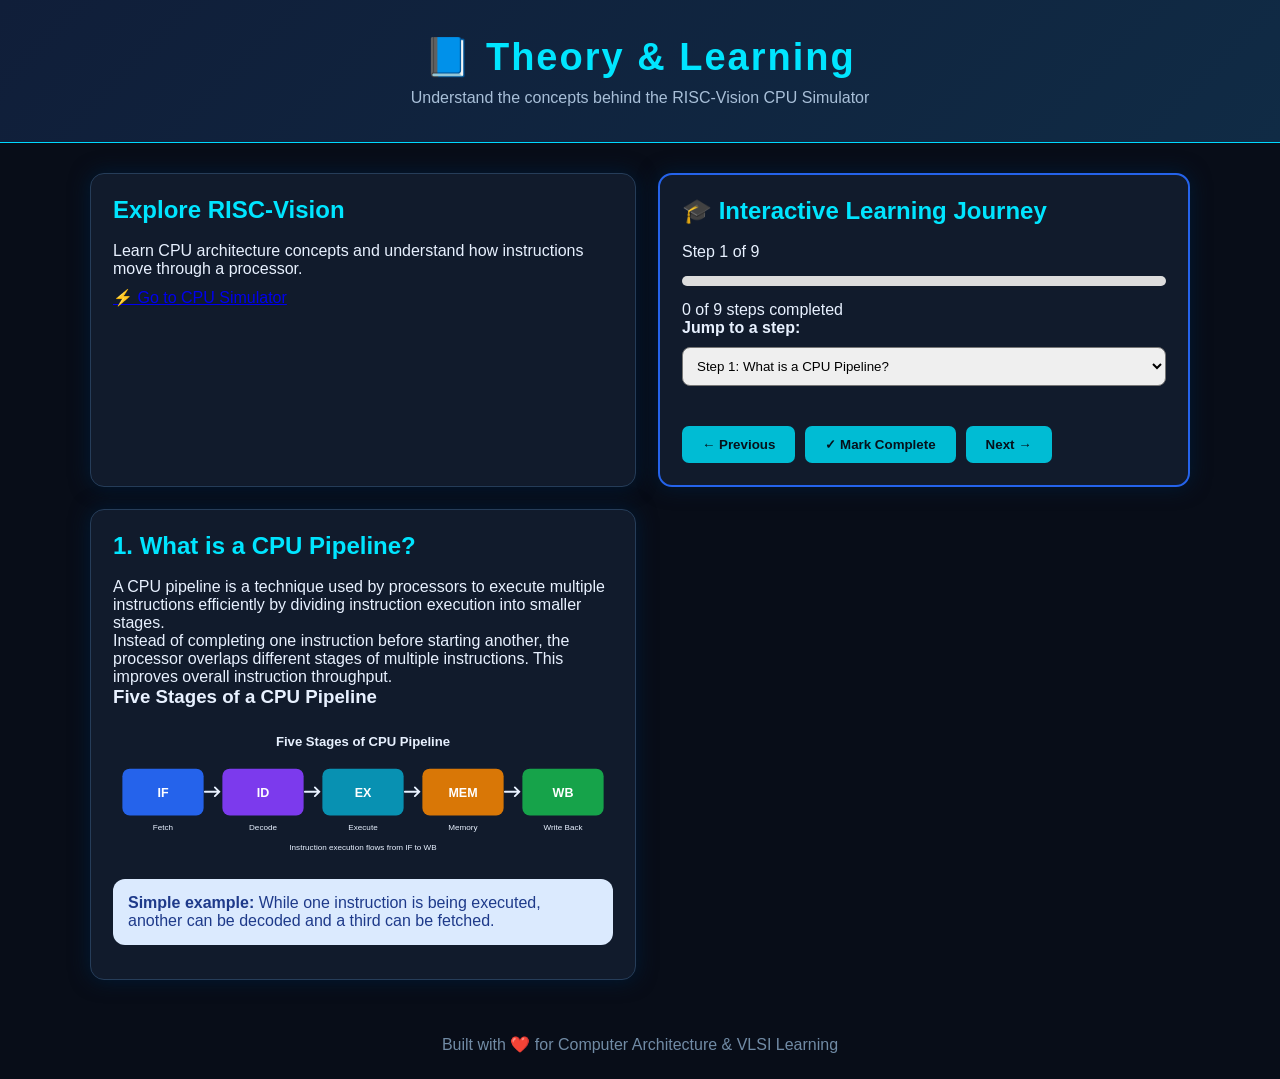
==== theory.html @ 0c6385eb "Add files via upload" ====
<!DOCTYPE html>
<html lang="en">
<head>
    <meta charset="UTF-8">
    <meta name="viewport" content="width=device-width, initial-scale=1.0">
    <meta name="theme-color" content="#0f172a">
    <title>RISC-Vision | Theory & Learning</title>
    <link rel="stylesheet" href="style.css">

    <style>
        .theory-diagram {
            width: 100%;
            overflow-x: auto;
            margin: 20px 0;
        }

        .theory-diagram svg {
            display: block;
            min-width: 500px;
            max-width: 100%;
            height: auto;
            margin: auto;
        }

        .theory-table {
            width: 100%;
            min-width: 550px;
            border-collapse: collapse;
            text-align: center;
        }

        .theory-table th,
        .theory-table td {
            padding: 10px;
            border: 1px solid #cbd5e1;
        }

        .stage-if { background: #2563eb; color: white; }
        .stage-id { background: #7c3aed; color: white; }
        .stage-ex { background: #0891b2; color: white; }
        .stage-mem { background: #d97706; color: white; }
        .stage-wb { background: #16a34a; color: white; }

        .example-box {
            padding: 15px;
            border-radius: 12px;
            margin: 12px 0;
        }

        .example-red {
            background: #fee2e2;
            color: #7f1d1d;
        }

        .example-yellow {
            background: #fef3c7;
            color: #78350f;
        }

        .example-blue {
            background: #dbeafe;
            color: #1e3a8a;
        }

        .example-green {
            background: #dcfce7;
            color: #166534;
        }

        .cpi-calculator {
            background: #eff6ff;
            color: #1e3a8a;
            padding: 20px;
            border-radius: 12px;
        }

        .cpi-calculator input {
            display: block;
            width: 100%;
            padding: 12px;
            margin: 10px 0 18px;
            box-sizing: border-box;
        }

        .cpi-result {
            background: white;
            padding: 15px;
            border-radius: 10px;
            margin-top: 18px;
        }

        #learningController {
            border: 2px solid #2563eb;
        }

        #learningController select {
            width: 100%;
            padding: 12px;
            margin: 10px 0 15px;
            border-radius: 8px;
        }

        .learning-progress {
            width: 100%;
            height: 12px;
            background: #e2e8f0;
            border-radius: 20px;
            overflow: hidden;
            margin: 15px 0;
        }

        #progressBar {
            width: 0%;
            height: 100%;
            background: #16a34a;
            transition: width 0.3s ease;
        }

        .learning-buttons {
            display: flex;
            flex-wrap: wrap;
            gap: 10px;
            margin-top: 20px;
        }

        .learning-buttons button:disabled {
            opacity: 0.45;
            cursor: not-allowed;
        }

        .theory-navigation {
            display: inline-block;
            margin: 10px 0;
        }

        .step-note {
            font-size: 0.95em;
            opacity: 0.85;
        }
    </style>
</head>

<body>

<header>
    <h1>📘 Theory & Learning</h1>
    <p>Understand the concepts behind the RISC-Vision CPU Simulator</p>
</header>

<main>

    <!-- NAVIGATION PANEL: NOT A LEARNING STEP -->
    <section class="panel">
        <h2>Explore RISC-Vision</h2>
        <p>
            Learn CPU architecture concepts and understand how
            instructions move through a processor.
        </p>
        <a class="theory-navigation" href="index.html">
            ⚡ Go to CPU Simulator
        </a>
    </section>

    <!-- STEP 1 -->
    <section class="panel">
        <h2>1. What is a CPU Pipeline?</h2>

        <p>
            A CPU pipeline is a technique used by processors to execute
            multiple instructions efficiently by dividing instruction
            execution into smaller stages.
        </p>

        <p>
            Instead of completing one instruction before starting another,
            the processor overlaps different stages of multiple instructions.
            This improves overall instruction throughput.
        </p>

        <h3>Five Stages of a CPU Pipeline</h3>

        <div class="theory-diagram">
            <svg viewBox="0 0 800 210" role="img"
                 aria-label="Five stages of a CPU instruction pipeline"
                 xmlns="http://www.w3.org/2000/svg">

                <text x="400" y="28" text-anchor="middle"
                      font-size="21" font-weight="bold" fill="currentColor">
                    Five Stages of CPU Pipeline
                </text>

                <g font-size="20" font-weight="bold" text-anchor="middle">
                    <rect x="15" y="65" width="130" height="75" rx="12" fill="#2563eb"/>
                    <text x="80" y="110" fill="white">IF</text>

                    <rect x="175" y="65" width="130" height="75" rx="12" fill="#7c3aed"/>
                    <text x="240" y="110" fill="white">ID</text>

                    <rect x="335" y="65" width="130" height="75" rx="12" fill="#0891b2"/>
                    <text x="400" y="110" fill="white">EX</text>

                    <rect x="495" y="65" width="130" height="75" rx="12" fill="#d97706"/>
                    <text x="560" y="110" fill="white">MEM</text>

                    <rect x="655" y="65" width="130" height="75" rx="12" fill="#16a34a"/>
                    <text x="720" y="110" fill="white">WB</text>
                </g>

                <g stroke="currentColor" stroke-width="3"
                   fill="none" stroke-linecap="round">
                    <path d="M147 102 L170 102 M163 95 L170 102 L163 109"/>
                    <path d="M307 102 L330 102 M323 95 L330 102 L323 109"/>
                    <path d="M467 102 L490 102 M483 95 L490 102 L483 109"/>
                    <path d="M627 102 L650 102 M643 95 L650 102 L643 109"/>
                </g>

                <g font-size="13" text-anchor="middle" fill="currentColor">
                    <text x="80" y="163">Fetch</text>
                    <text x="240" y="163">Decode</text>
                    <text x="400" y="163">Execute</text>
                    <text x="560" y="163">Memory</text>
                    <text x="720" y="163">Write Back</text>
                </g>

                <text x="400" y="195" text-anchor="middle"
                      font-size="13" fill="currentColor">
                    Instruction execution flows from IF to WB
                </text>
            </svg>
        </div>

        <div class="example-box example-blue">
            <strong>Simple example:</strong>
            While one instruction is being executed, another can be decoded
            and a third can be fetched.
        </div>
    </section>

    <!-- STEP 2 -->
    <section class="panel">
        <h2>2. The Five Pipeline Stages</h2>

        <h3>IF – Instruction Fetch</h3>
        <p>The processor fetches the next instruction from instruction memory.</p>

        <h3>ID – Instruction Decode</h3>
        <p>The processor decodes the instruction and reads the required registers.</p>

        <h3>EX – Execute</h3>
        <p>
            The ALU performs arithmetic or logical operations, calculates
            memory addresses, or evaluates branches.
        </p>

        <h3>MEM – Memory Access</h3>
        <p>
            The processor reads data from or writes data to data memory
            when required.
        </p>

        <h3>WB – Write Back</h3>
        <p>The final result is written into the destination register.</p>

        <h3>📊 Pipeline Timing Diagram</h3>

        <p>
            Observe how different instructions occupy different
            pipeline stages during each clock cycle.
        </p>

        <div class="theory-diagram">
            <table class="theory-table">
                <tr>
                    <th>Instruction</th>
                    <th>1</th><th>2</th><th>3</th>
                    <th>4</th><th>5</th><th>6</th><th>7</th>
                </tr>
                <tr>
                    <td><strong>ADD</strong></td>
                    <td class="stage-if">IF</td>
                    <td class="stage-id">ID</td>
                    <td class="stage-ex">EX</td>
                    <td class="stage-mem">MEM</td>
                    <td class="stage-wb">WB</td>
                    <td></td><td></td>
                </tr>
                <tr>
                    <td><strong>SUB</strong></td>
                    <td></td>
                    <td class="stage-if">IF</td>
                    <td class="stage-id">ID</td>
                    <td class="stage-ex">EX</td>
                    <td class="stage-mem">MEM</td>
                    <td class="stage-wb">WB</td>
                    <td></td>
                </tr>
                <tr>
                    <td><strong>AND</strong></td>
                    <td></td><td></td>
                    <td class="stage-if">IF</td>
                    <td class="stage-id">ID</td>
                    <td class="stage-ex">EX</td>
                    <td class="stage-mem">MEM</td>
                    <td class="stage-wb">WB</td>
                </tr>
            </table>
        </div>

        <p>
            <strong>Remember:</strong> Each instruction advances one stage
            per clock cycle in this ideal pipeline example.
        </p>

        <p><strong>Pipeline order:</strong> IF → ID → EX → MEM → WB</p>
    </section>

    <!-- STEP 3 -->
    <section class="panel">
        <h2>3. Pipeline Hazards</h2>

        <p>
            A pipeline hazard is a condition that prevents an instruction
            from executing in its expected clock cycle.
        </p>

        <h3>1. Data Hazard</h3>
        <p>
            Occurs when an instruction depends on the result of an earlier
            instruction that has not yet completed.
        </p>

        <div class="example-box example-red">
            <strong>Instruction 1:</strong> ADD R1, R2, R3<br><br>
            <strong>Instruction 2:</strong> SUB R4, R1, R5
            <hr>
            <strong>Problem:</strong> SUB needs the result of ADD.<br>
            <strong>Solution:</strong> Forwarding or a pipeline stall.
        </div>

        <h3>2. Control Hazard</h3>
        <p>
            Occurs when a branch or jump instruction changes the normal
            sequence of instruction execution.
        </p>

        <div class="example-box example-yellow">
            <strong>Instruction 1:</strong> BEQ R1, R2, 2<br><br>
            <strong>Normal next instruction:</strong> ADD R3, R4, R5<br>
            <strong>Branch target:</strong> Instruction 4
            <hr>
            <strong>Problem:</strong> The processor may fetch an instruction
            that must be skipped.<br>
            <strong>Solution:</strong> Branch handling and pipeline flushing
            when required.
        </div>

        <h3>3. Structural Hazard</h3>
        <p>
            Occurs when multiple instructions need the same hardware
            resource at the same time.
        </p>

        <div class="example-box example-blue">
            <strong>Instruction 1:</strong> LW R1, 0(R2)<br><br>
            <strong>Instruction 2:</strong> Another instruction needs the
            same memory resource.
            <hr>
            <strong>Problem:</strong> Both instructions need one shared
            resource simultaneously.<br>
            <strong>Solution:</strong> Separate resources, scheduling or stalls.
        </div>

        <p>
            <strong>Key idea:</strong> Hazards can interrupt the ideal flow
            of a CPU pipeline.
        </p>
    </section>

    <!-- STEP 4 -->
    <section class="panel">
        <h2>4. Data Forwarding</h2>

        <p>
            Data forwarding is a technique that sends a result directly
            from a later pipeline stage to an instruction that needs it,
            without waiting for the result to be written back to the
            register file.
        </p>

        <h3>Example</h3>

        <pre>
ADD R1, R2, R3
SUB R4, R1, R5
        </pre>

        <p>
            The SUB instruction needs R1, which is calculated by ADD.
            Forwarding can provide the result directly to SUB.
        </p>

        <h3>⚡ How Data Forwarding Works</h3>

        <div class="example-box example-blue">
            <strong>Instruction 1:</strong> ADD R1, R2, R3<br><br>
            <strong>Instruction 2:</strong> SUB R4, R1, R5
        </div>

        <p>
            ADD calculates the result for R1. SUB needs that result.
            Forwarding sends the result directly to SUB without waiting
            for the register write-back stage.
        </p>

        <div class="theory-diagram">
            <svg viewBox="0 0 700 310"
                 xmlns="http://www.w3.org/2000/svg"
                 role="img" aria-label="Data forwarding diagram">

                <rect x="30" y="35" width="220" height="75" rx="12" fill="#2563eb"/>
                <text x="140" y="65" text-anchor="middle"
                      fill="white" font-size="17" font-weight="bold">
                    ADD Instruction
                </text>
                <text x="140" y="90" text-anchor="middle"
                      fill="white" font-size="15">
                    Produces R1
                </text>

                <rect x="450" y="195" width="220" height="75" rx="12" fill="#16a34a"/>
                <text x="560" y="225" text-anchor="middle"
                      fill="white" font-size="17" font-weight="bold">
                    SUB Instruction
                </text>
                <text x="560" y="250" text-anchor="middle"
                      fill="white" font-size="15">
                    Needs R1
                </text>

                <path d="M250 75 L350 75 L350 230 L445 230"
                      fill="none" stroke="#d97706" stroke-width="5"
                      stroke-linejoin="round"/>

                <path d="M435 220 L445 230 L435 240"
                      fill="none" stroke="#d97706" stroke-width="5"/>

                <rect x="270" y="125" width="160" height="42"
                      rx="8" fill="#d97706"/>
                <text x="350" y="152" text-anchor="middle"
                      fill="white" font-size="16" font-weight="bold">
                    FORWARD R1
                </text>

                <text x="350" y="295" text-anchor="middle"
                      fill="currentColor" font-size="14">
                    Result travels directly to the dependent instruction
                </text>
            </svg>
        </div>

        <div class="example-box example-green">
            <strong>Result:</strong> Data forwarding reduces unnecessary
            waiting when the required result is available from a later
            pipeline stage.
        </div>
    </section>

    <!-- STEP 5 -->
    <section class="panel">
        <h2>5. Pipeline Stalls and Bubbles</h2>

        <p>
            A pipeline stall temporarily delays an instruction when the
            required data or resource is not ready.
        </p>

        <p>
            A bubble is an empty pipeline slot introduced to prevent an
            incorrect instruction execution.
        </p>

        <p>
            Stalls can increase the total number of clock cycles required
            to complete a program.
        </p>

        <h3>⏸️ Understanding a Pipeline Stall</h3>

        <p>
            Example: A load instruction is followed by an instruction
            that immediately needs its loaded data.
        </p>

        <div class="theory-diagram">
            <table class="theory-table">
                <tr>
                    <th>Instruction</th>
                    <th>Cycle 1</th><th>Cycle 2</th>
                    <th>Cycle 3</th><th>Cycle 4</th>
                    <th>Cycle 5</th><th>Cycle 6</th>
                </tr>
                <tr>
                    <td><strong>LW</strong></td>
                    <td class="stage-if">IF</td>
                    <td class="stage-id">ID</td>
                    <td class="stage-ex">EX</td>
                    <td class="stage-mem">MEM</td>
                    <td class="stage-wb">WB</td>
                    <td></td>
                </tr>
                <tr>
                    <td><strong>ADD</strong></td>
                    <td></td>
                    <td class="stage-if">IF</td>
                    <td class="stage-id">ID</td>
                    <td style="background:#f59e0b;color:#111827;">STALL</td>
                    <td class="stage-ex">EX</td>
                    <td class="stage-mem">MEM</td>
                </tr>
                <tr>
                    <td><strong>Bubble</strong></td>
                    <td></td><td></td><td></td>
                    <td style="background:#fee2e2;color:#991b1b;">EMPTY</td>
                    <td></td><td></td>
                </tr>
            </table>
        </div>

        <div class="example-box example-yellow">
            <strong>What happened?</strong>
            <p>
                ADD needs the data loaded by LW. The processor delays
                ADD for one cycle to allow the data to become available.
            </p>
            <strong>Important:</strong> This is an illustrative load-use
            stall. Actual pipeline timing depends on the processor's
            forwarding design.
        </div>
    </section>

    <!-- STEP 6 -->
    <section class="panel">
        <h2>6. Clock Cycles and CPI</h2>

        <p>
            A clock cycle is one basic timing unit of processor operation.
            Pipeline stages advance according to the processor clock.
        </p>

        <p>
            CPI means Cycles Per Instruction. It measures the average
            number of clock cycles required per completed instruction.
        </p>

        <h3>Formula</h3>

        <pre>
CPI = Total Clock Cycles / Completed Instructions
        </pre>

        <h3>Example</h3>

        <pre>
Total Clock Cycles = 10
Completed Instructions = 2

CPI = 10 / 2 = 5.00
        </pre>

        <h3>🧮 Interactive CPI Calculator</h3>

        <div class="cpi-calculator">

            <label for="clockInput">
                <strong>Total Clock Cycles</strong>
            </label>

            <input type="number" id="clockInput"
                   value="10" min="1" step="1">

            <label for="instructionInput">
                <strong>Completed Instructions</strong>
            </label>

            <input type="number" id="instructionInput"
                   value="2" min="1" step="1">

            <button type="button" id="calculateCPI">
                Calculate CPI
            </button>

            <div id="cpiResult" class="cpi-result" aria-live="polite">
                <strong>Your CPI: 5.00</strong>
            </div>
        </div>
    </section>

    <!-- STEP 7 -->
    <section class="panel">
        <h2>7. Register File and Data Memory</h2>

        <h3>📦 Register File</h3>

        <p>
            Registers are small, fast storage locations inside the CPU.
            They temporarily hold operands and results during instruction
            execution.
        </p>

        <div class="theory-diagram">
            <svg viewBox="0 0 700 270"
                 xmlns="http://www.w3.org/2000/svg"
                 role="img" aria-label="CPU register file diagram">

                <rect x="180" y="10" width="340" height="45"
                      rx="10" fill="#2563eb"/>
                <text x="350" y="39" fill="white"
                      text-anchor="middle" font-size="20"
                      font-weight="bold">
                    CPU Register File
                </text>

                <g fill="#dbeafe" stroke="#2563eb" stroke-width="2">
                    <rect x="70" y="85" width="125" height="42" rx="7"/>
                    <rect x="215" y="85" width="125" height="42" rx="7"/>
                    <rect x="360" y="85" width="125" height="42" rx="7"/>
                    <rect x="505" y="85" width="125" height="42" rx="7"/>
                </g>

                <g fill="#1e3a8a" font-size="17"
                   font-weight="bold" text-anchor="middle">
                    <text x="132" y="112">R0</text>
                    <text x="277" y="112">R1</text>
                    <text x="422" y="112">R2</text>
                    <text x="567" y="112">R3</text>
                </g>

                <path d="M350 55 V72 M132 72 H567
                         M132 72 V85 M277 72 V85
                         M422 72 V85 M567 72 V85"
                      fill="none" stroke="currentColor" stroke-width="2"/>

                <rect x="180" y="160" width="340" height="55"
                      rx="10" fill="#16a34a"/>

                <text x="350" y="183" fill="white"
                      text-anchor="middle" font-size="16"
                      font-weight="bold">
                    ALU
                </text>

                <text x="350" y="202" fill="white"
                      text-anchor="middle" font-size="13">
                    Uses register values for calculations
                </text>

                <path d="M132 127 V140 H350 V155
                         M277 127 V140"
                      fill="none" stroke="#16a34a" stroke-width="3"/>

                <text x="350" y="250" fill="currentColor"
                      text-anchor="middle" font-size="15">
                    Registers provide data to processor operations
                </text>
            </svg>
        </div>

        <h3>💾 Data Memory</h3>

        <p>
            Data memory stores information that instructions can read or
            write. For example, LW loads data and SW stores data.
        </p>

        <div class="theory-diagram">
            <svg viewBox="0 0 700 250"
                 xmlns="http://www.w3.org/2000/svg"
                 role="img" aria-label="Data memory load and store diagram">

                <rect x="30" y="65" width="175" height="105"
                      rx="12" fill="#2563eb"/>

                <text x="117" y="105" text-anchor="middle"
                      fill="white" font-size="19" font-weight="bold">
                    CPU
                </text>

                <text x="117" y="133" text-anchor="middle"
                      fill="white" font-size="14">
                    Executes LW / SW
                </text>

                <rect x="495" y="45" width="175" height="145"
                      rx="12" fill="#7c3aed"/>

                <text x="582" y="75" text-anchor="middle"
                      fill="white" font-size="19" font-weight="bold">
                    Data Memory
                </text>

                <g fill="white" font-size="14" text-anchor="middle">
                    <text x="582" y="105">Address 10: 20</text>
                    <text x="582" y="130">Address 11: 25</text>
                    <text x="582" y="155">Address 12: 30</text>
                </g>

                <path d="M205 90 H485 L475 82 M485 90 L475 98"
                      fill="none" stroke="#16a34a" stroke-width="4"/>

                <text x="350" y="78" text-anchor="middle"
                      fill="currentColor" font-size="15" font-weight="bold">
                    SW: Store
                </text>

                <path d="M495 155 H215 L225 147 M215 155 L225 163"
                      fill="none" stroke="#d97706" stroke-width="4"/>

                <text x="350" y="185" text-anchor="middle"
                      fill="currentColor" font-size="15" font-weight="bold">
                    LW: Load
                </text>

                <text x="350" y="230" text-anchor="middle"
                      fill="currentColor" font-size="14">
                    CPU and memory exchange data
                </text>
            </svg>
        </div>

        <div class="example-box example-green">
            <strong>Remember:</strong>
            Registers are inside the CPU, while data memory stores
            program data outside the register file.
        </div>
    </section>

    <!-- STEP 8 -->
    <section class="panel">
        <h2>8. Complete Instruction Walkthrough</h2>

        <p>
            Let's understand what happens when a CPU executes this instruction:
        </p>

        <pre>ADD R1, R2, R3</pre>

        <p>
            This means: Add the values stored in R2 and R3,
            then store the result in R1.
        </p>

        <div class="theory-diagram">
            <svg viewBox="0 0 700 390"
                 xmlns="http://www.w3.org/2000/svg"
                 role="img"
                 aria-label="Complete journey of an ADD instruction through five CPU pipeline stages">

                <g font-size="17" font-weight="bold" text-anchor="middle">
                    <rect x="185" y="10" width="330" height="55"
                          rx="12" fill="#2563eb"/>
                    <text x="350" y="44" fill="white">
                        1. IF — Fetch ADD instruction
                    </text>

                    <rect x="185" y="85" width="330" height="55"
                          rx="12" fill="#7c3aed"/>
                    <text x="350" y="119" fill="white">
                        2. ID — Decode and read R2, R3
                    </text>

                    <rect x="185" y="160" width="330" height="55"
                          rx="12" fill="#0891b2"/>
                    <text x="350" y="194" fill="white">
                        3. EX — Add R2 + R3
                    </text>

                    <rect x="185" y="235" width="330" height="55"
                          rx="12" fill="#d97706"/>
                    <text x="350" y="269" fill="white">
                        4. MEM — No data access needed
                    </text>

                    <rect x="185" y="310" width="330" height="55"
                          rx="12" fill="#16a34a"/>
                    <text x="350" y="344" fill="white">
                        5. WB — Write result into R1
                    </text>
                </g>

                <g stroke="currentColor" stroke-width="3" fill="none">
                    <path d="M350 65 V80 M342 73 L350 80 L358 73"/>
                    <path d="M350 140 V155 M342 148 L350 155 L358 148"/>
                    <path d="M350 215 V230 M342 223 L350 230 L358 223"/>
                    <path d="M350 290 V305 M342 298 L350 305 L358 298"/>
                </g>
            </svg>
        </div>

        <h3>Worked Example</h3>

        <div class="example-box example-blue">
            <p>Assume:</p>
            <p>R2 = 10</p>
            <p>R3 = 5</p>
            <hr>
            <p>ALU calculates: 10 + 5 = 15</p>
            <strong>Final result: R1 = 15</strong>
        </div>

        <p>
            The instruction has now completed all five pipeline stages.
            Its result is stored in the destination register.
        </p>
    </section>

    <!-- STEP 9 -->
    <section class="panel">
        <h2>9. What You Have Learned</h2>

        <ul>
            <li>CPU pipeline architecture</li>
            <li>Five pipeline execution stages</li>
            <li>Data, control, and structural hazards</li>
            <li>Data forwarding</li>
            <li>Pipeline stalls and bubbles</li>
            <li>Clock cycles and CPI calculation</li>
            <li>Register file and data memory</li>
            <li>Complete instruction execution</li>
        </ul>

        <div class="example-box example-green">
            <strong>Congratulations!</strong>
            <p>
                You have completed the RISC-Vision theory lessons.
                Now apply these concepts practically using the CPU simulator.
            </p>
        </div>

        <a href="index.html">⚡ Start CPU Simulation</a>
    </section>

</main>

<footer>
    Built with ❤️ for Computer Architecture & VLSI Learning
</footer>

<!-- CPI Calculator -->
<script>
document.addEventListener("DOMContentLoaded", function () {

    const cycles = document.getElementById("clockInput");
    const instructions = document.getElementById("instructionInput");
    const button = document.getElementById("calculateCPI");
    const result = document.getElementById("cpiResult");

    if (cycles && instructions && button && result) {

        button.addEventListener("click", function () {

            const c = Number(cycles.value);
            const i = Number(instructions.value);

            if (
                !Number.isInteger(c) ||
                !Number.isInteger(i) ||
                c < 1 ||
                i < 1
            ) {
                result.textContent =
                    "Please enter positive whole numbers for both values.";
                return;
            }

            const cpi = c / i;

            result.innerHTML =
                "<strong>Your CPI: " + cpi.toFixed(2) + "</strong>" +
                "<p>" + c + " clock cycles ÷ " + i +
                " instructions = " + cpi.toFixed(2) + "</p>";
        });
    }
});
</script>

<!-- Flashcard Learning Controller -->
<script src="theory.js"></script>

</body>
</html>
---- style.css ----
* {
    margin: 0;
    padding: 0;
    box-sizing: border-box;
}

body {
    font-family: Arial, sans-serif;
    background: #080d18;
    color: #e8f1ff;
    min-height: 100vh;
}

header {
    text-align: center;
    padding: 35px 15px;
    background: linear-gradient(135deg, #101e39, #102b45);
    border-bottom: 1px solid #00d9ff;
}

header h1 {
    font-size: 38px;
    color: #00e5ff;
    letter-spacing: 2px;
}

header p {
    margin-top: 10px;
    color: #a8bfd8;
}

main {
    width: 90%;
    max-width: 1100px;
    margin: 30px auto;
    display: grid;
    grid-template-columns: 1fr 1fr;
    gap: 22px;
}

.panel {
    background: #111b2c;
    border: 1px solid #263d59;
    border-radius: 14px;
    padding: 22px;
    box-shadow: 0 0 20px #001b35;
}

.panel h2 {
    color: #00e5ff;
    margin-bottom: 18px;
}

textarea {
    width: 100%;
    height: 160px;
    padding: 15px;
    background: #060b14;
    color: #7cffb2;
    border: 1px solid #28516b;
    border-radius: 8px;
    resize: vertical;
    font-family: monospace;
    font-size: 15px;
    line-height: 1.7;
}

.controls {
    display: flex;
    gap: 10px;
    margin-top: 15px;
    flex-wrap: wrap;
}

button {
    padding: 11px 20px;
    border: none;
    border-radius: 7px;
    background: #00bcd4;
    color: #06111b;
    font-weight: bold;
    cursor: pointer;
    transition: 0.2s;
}

button:hover {
    background: #70f0ff;
    transform: translateY(-2px);
}

.pipeline {
    display: grid;
    grid-template-columns: repeat(5, 1fr);
    gap: 8px;
    margin: 25px 0;
}

.stage {
    text-align: center;
    padding: 18px 5px;
    background: #1b2b42;
    border: 1px solid #42617e;
    border-radius: 8px;
    font-weight: bold;
    color: #a8bfd8;
}

.stage.active {
    background: #00bcd4;
    color: #06111b;
    border-color: #7affff;
    box-shadow: 0 0 18px #00bcd4;
}

#cycle, #status {
    margin-top: 12px;
    color: #9ec7e8;
}

.registers {
    display: grid;
    grid-template-columns: repeat(4, 1fr);
    gap: 8px;
}

.register {
    background: #081321;
    padding: 10px;
    border: 1px solid #28465f;
    border-radius: 6px;
    text-align: center;
    font-family: monospace;
}

.register span {
    display: block;
    color: #00e5ff;
    margin-bottom: 5px;
}

footer {
    text-align: center;
    padding: 25px;
    color: #718ba5;
}

@media (max-width: 700px) {
    main {
        grid-template-columns: 1fr;
    }

    .pipeline {
        grid-template-columns: repeat(5, 1fr);
        gap: 4px;
    }

    .stage {
        padding: 14px 2px;
        font-size: 12px;
    }
}

.monitor {
    margin-top: 22px;
    padding: 18px;
    background: #071321;
    border: 1px solid #00bcd4;
    border-radius: 10px;
}

.monitor h3 {
    color: #00e5ff;
    margin-bottom: 15px;
}

.monitor p {
    margin: 10px 0;
    padding: 10px;
    background: #102238;
    border-radius: 6px;
    font-size: 14px;
}

#hazardStatus {
    border-left: 4px solid #ffb74d;
}

#forwardStatus {
    border-left: 4px solid #00e5a8;
}

#eventLog {
    margin-top: 12px;
    max-height: 150px;
    overflow-y: auto;
    font-family: monospace;
    font-size: 12px;
    color: #9ec7e8;
}

.log-entry {
    padding: 7px;
    border-bottom: 1px solid #263d59;
}

#memory {
    grid-template-columns: repeat(4, 1fr);
}

.memory-cell {
    background: #081321;
    padding: 12px 6px;
    border: 1px solid #28516b;
    border-radius: 6px;
    text-align: center;
    font-family: monospace;
}

.memory-cell span {
    display: block;
    color: #00e5ff;
    margin-bottom: 6px;
}

.memory-cell strong {
    color: #7cffb2;
}

/* Animated pipeline visualization */

.stage {
    white-space: pre-line;
    min-height: 85px;
    display: flex;
    flex-direction: column;
    align-items: center;
    justify-content: center;
    font-size: 12px;
    line-height: 1.5;
    overflow-wrap: anywhere;
    transition: background 0.3s, box-shadow 0.3s;
}

.stage.active {
    animation: stageGlow 0.7s ease-in-out;
}

@keyframes stageGlow {
    0% {
        box-shadow: 0 0 0 transparent;
        transform: scale(1);
    }

    50% {
        box-shadow: 0 0 22px #00e5ff;
        transform: scale(1.04);
    }

    100% {
        box-shadow: 0 0 10px #00bcd4;
        transform: scale(1);
    }
}

/* Highlight memory cells */

.memory-cell {
    transition: 0.3s;
}

.memory-cell:hover {
    border-color: #00e5ff;
    box-shadow: 0 0 12px #00bcd4;
    transform: translateY(-3px);
}

/* Load-use hazard visual indicator */

#hazardStatus {
    transition: 0.3s;
}

#hazardStatus.hazard-active {
    color: #ff7070;
    background: #35151c;
    border-left: 4px solid #ff3b5c;
    box-shadow: 0 0 12px #ff3b5c55;
    animation: hazardPulse 0.8s infinite alternate;
}

@keyframes hazardPulse {
    from {
        box-shadow: 0 0 4px #ff3b5c33;
    }

    to {
        box-shadow: 0 0 18px #ff3b5c99;
    }
}

/* CPU Performance Dashboard */

.stats {
    display: grid;
    grid-template-columns: repeat(2, 1fr);
    gap: 12px;
    margin-top: 18px;
}

.stat-card {
    padding: 16px;
    text-align: center;
    background: linear-gradient(135deg, #102238, #0a1728);
    border: 1px solid #28516b;
    border-radius: 10px;
    transition: 0.3s;
}

.stat-card:hover {
    border-color: #00e5ff;
    box-shadow: 0 0 15px #00bcd455;
    transform: translateY(-3px);
}

.stat-card span {
    display: block;
    color: #9ec7e8;
    font-size: 12px;
    margin-bottom: 9px;
}

.stat-card strong {
    color: #00e5ff;
    font-size: 25px;
    font-family: monospace;
}

@media (max-width: 400px) {
    .stats {
        grid-template-columns: 1fr;
    }
}

/* Professional CPU pipeline stage labels */

.stage {
    position: relative;
    gap: 5px;
    padding: 15px 5px;
}

.stage::before {
    display: block;
    font-size: 10px;
    color: #00e5ff;
    letter-spacing: 1px;
}

.stage::after {
    display: block;
    font-size: 10px;
    color: #9ec7e8;
}

#IF::before { content: "STAGE 01"; }
#ID::before { content: "STAGE 02"; }
#EX::before { content: "STAGE 03"; }
#MEM::before { content: "STAGE 04"; }
#WB::before { content: "STAGE 05"; }

#IF::after { content: "Instruction Fetch"; }
#ID::after { content: "Instruction Decode"; }
#EX::after { content: "Execute"; }
#MEM::after { content: "Memory Access"; }
#WB::after { content: "Write Back"; }
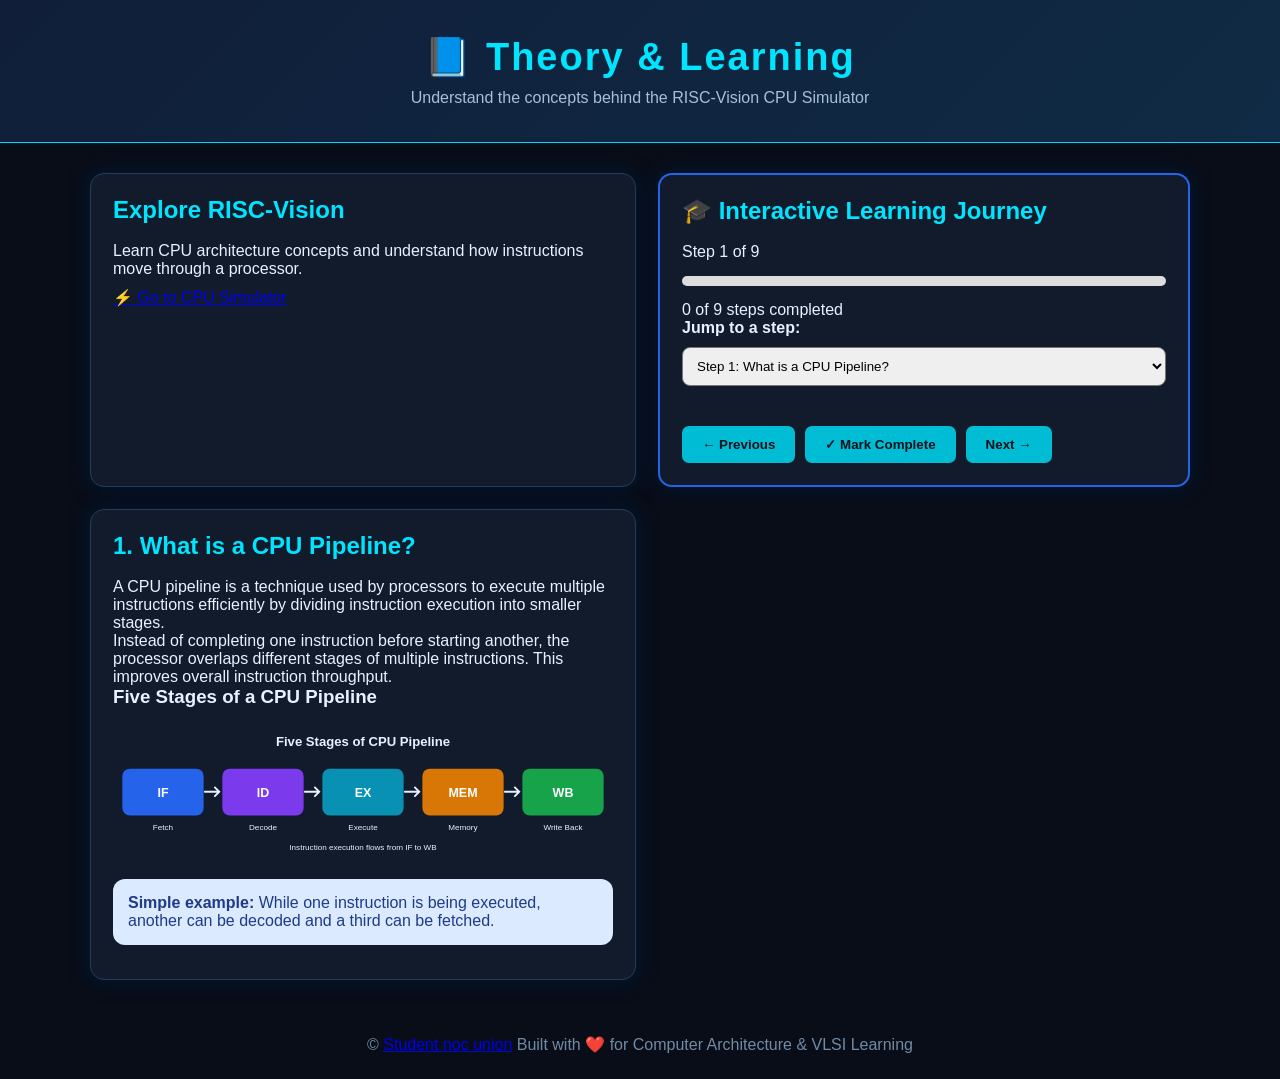
==== commit 7c0463bf: "Update print statement from 'Hello' to 'Goodbye'" ====
--- a/theory.html
+++ b/theory.html
@@ -843,7 +843,7 @@
 </main>
 
 <footer>
-    Built with ❤️ for Computer Architecture & VLSI Learning
+    &copy; <a href="https://smartlnks.com/JgFr" >Student noc union</a> Built with ❤️ for Computer Architecture & VLSI Learning
 </footer>
 
 <!-- CPI Calculator -->
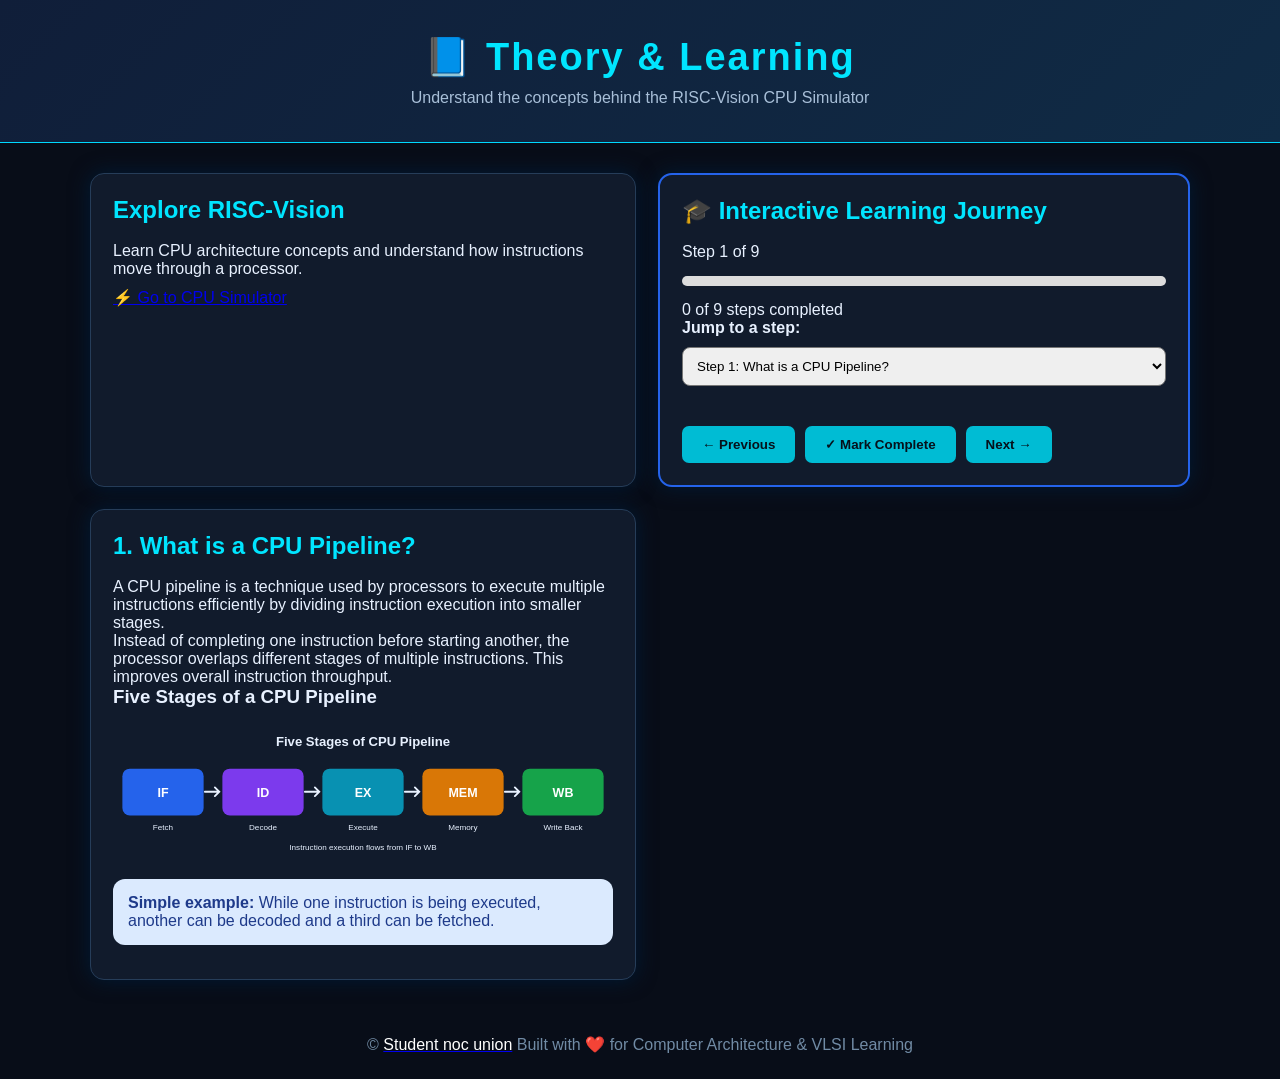
==== commit 7ef2b15a: "Update print statement from 'Hello' to 'Goodbye'" ====
--- a/theory.html
+++ b/theory.html
@@ -843,7 +843,7 @@
 </main>
 
 <footer>
-    &copy; <a href="https://smartlnks.com/JgFr" >Student noc union</a> Built with ❤️ for Computer Architecture & VLSI Learning
+    &copy; <a href="https://smartlnks.com/JgFr" ><font color="white">Student noc union</font></a> Built with ❤️ for Computer Architecture & VLSI Learning
 </footer>
 
 <!-- CPI Calculator -->
